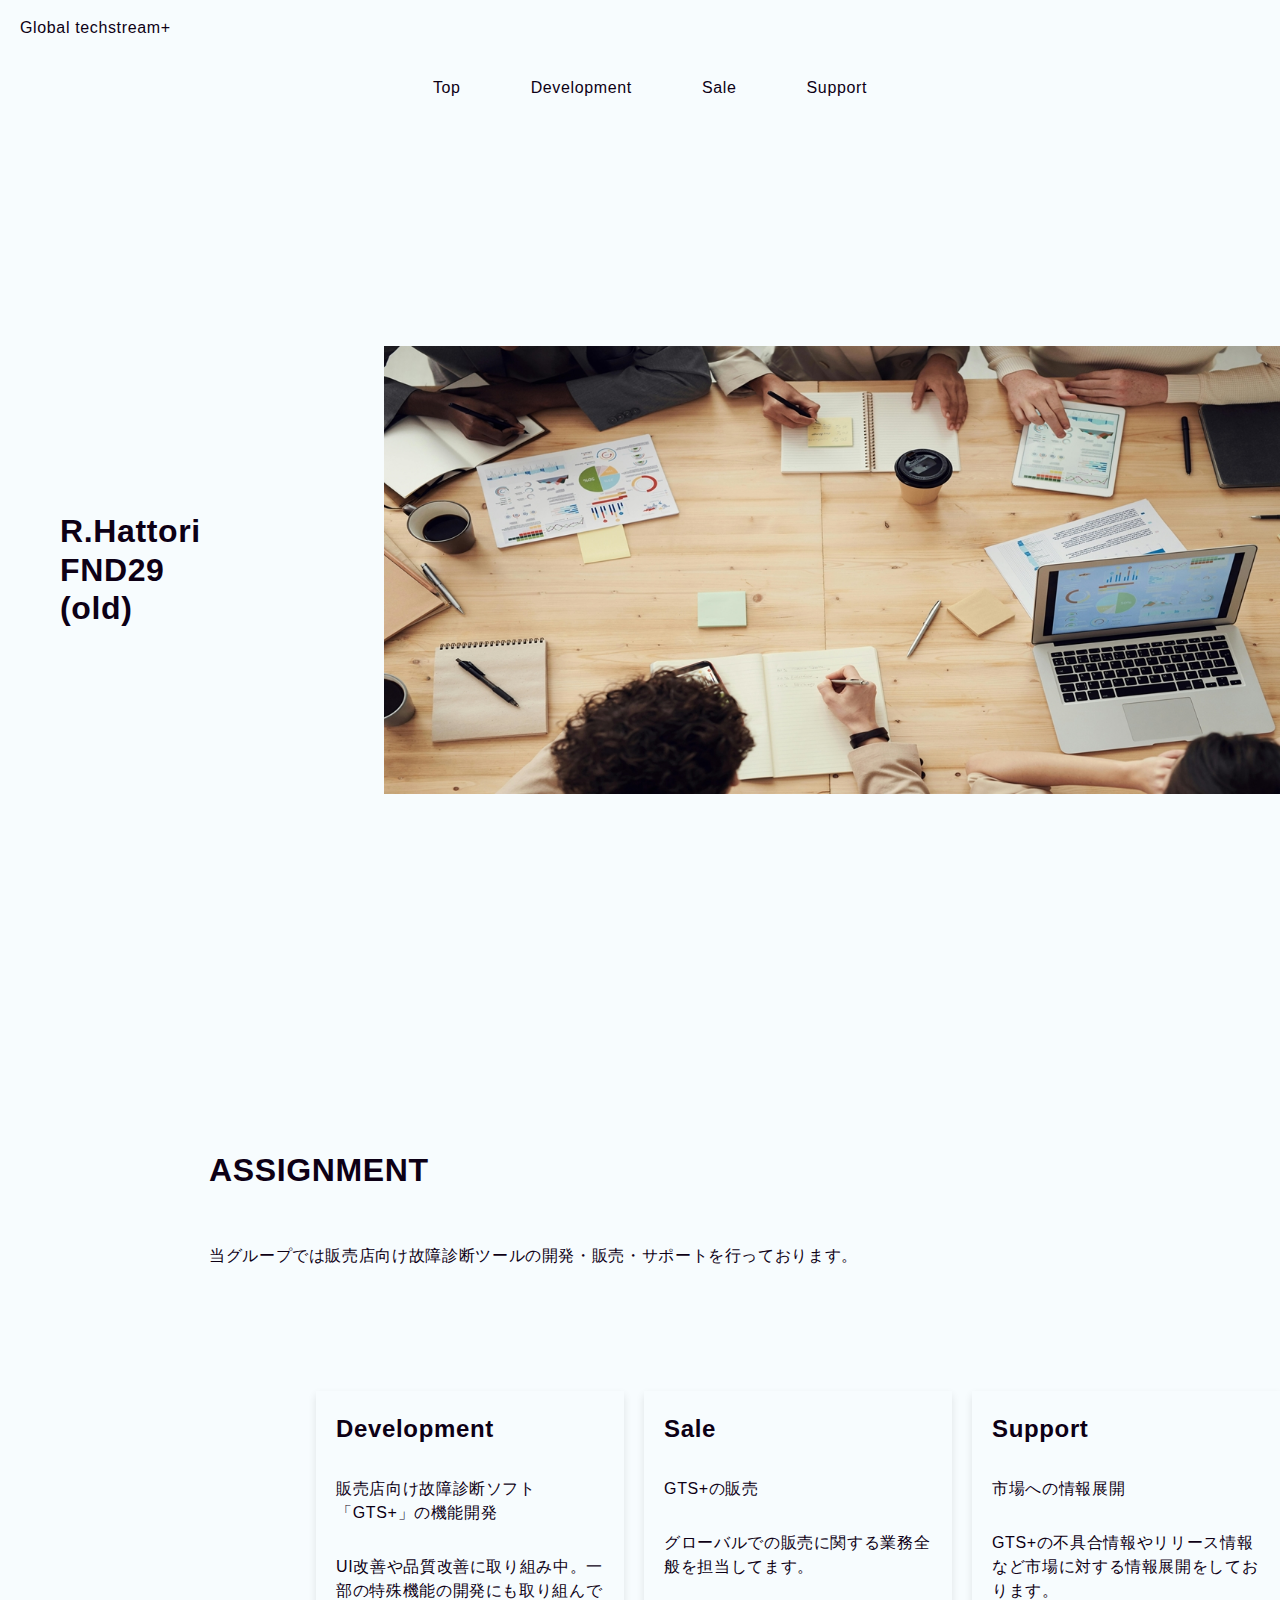
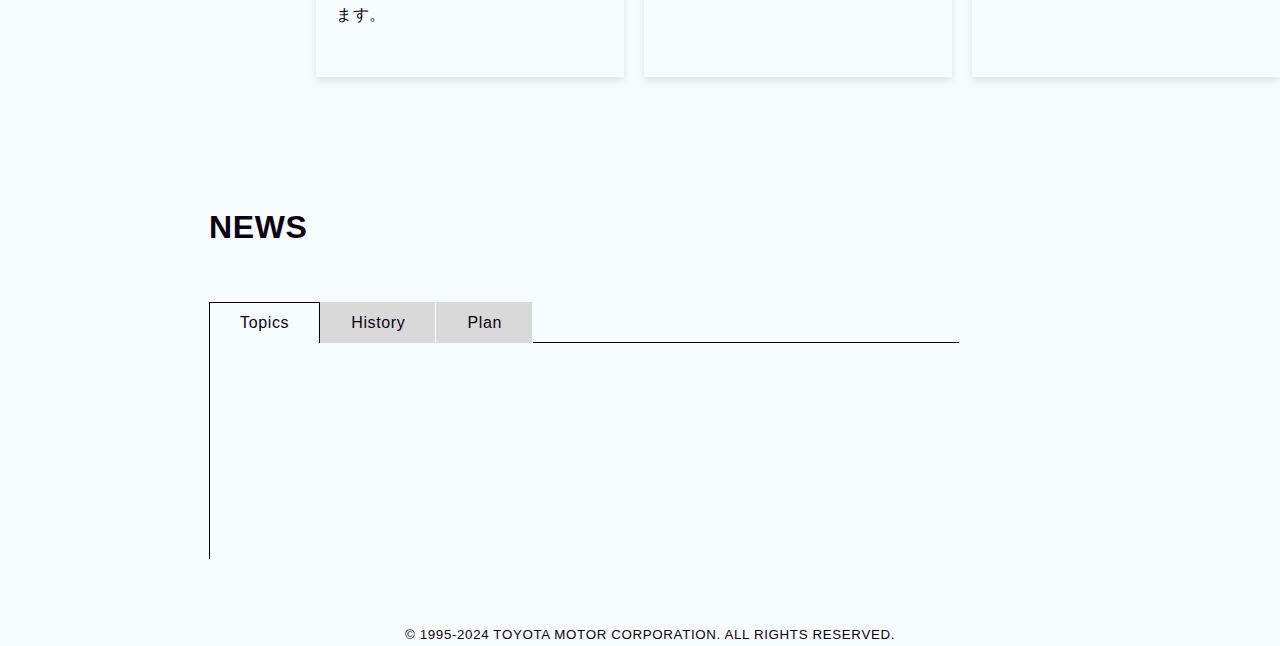
==== old_Page.html @ 74733cd7 "Add files via upload" ====
<!DOCTYPE html>
<html lang="ja">
<head>
    <meta charset="UTF-8">
    <meta name="description"  content="GIG基礎コース(FND29)のプレゼン資料です">
    <meta name="viewport" content="width=device-width, initial-scale=1.0">
    <title>DIG-自業務紹介</title>

    <link rel="stylesheet" href="css/style.css">
    <link rel="stylesheet" href="css/parts.css">
</head>
<body>
    <header class="header">
        <div class="headerLogo">
             <p>Global techstream+</p>
        </div>
        <nav class="headerNav">
            <ul class="headerNavMenu">
                <li class="headerNavMenuItem"><a href="#">Top</a>
                    <ul>
                        <li><a href="index.html">New</a></li>
                        <li><a href="old_Page.html">old Site</a></li>
                    </ul>
                </li>
                <li class="headerNavMenuItem"><a href="">Development</a>
                    <ul>
                        <li><a href="#">SP Func.</a></li>
                        <li><a href="#">UI/UX</a></li>
                        <li><a href="#">Quality Imp.</a></li>
                        <li><a href="#">Bud. Mgmt.</a></li>
                    </ul>
                </li>
                <li class="headerNavMenuItem"><a href="">Sale</a>
                    <ul>
                        <li><a href="#">Contract</a></li>
                        <li><a href="#">Sales Perf.</a></li>
                        <li><a href="#">SP Sales</a></li>
                        <li><a href="#">Legal CPL</a></li>
                    </ul>
                </li>
                <li class="headerNavMenuItem"><a href="">Support</a>
                    <ul>
                        <li><a href="#">Bug Report</a></li>
                        <li><a href="#">UG Info.</a></li>
                    </ul>
                </li>
            </ul>
        </nav>
    </header>
    <main class="main">
        <section class="mainHero">
            <div class="container">
                <div class="mainHeroHignlight">
                    <h1><strong>R.Hattori</strong><br>FND29<br>(old)</h1>
                </div>
                <figure class="mainHeroImg">
                    <img src="img/001.jpg" alt="hero" class="img-right">
                </figure>
            </div>
        </section>
        <section class="mainCard">
            <div class="mainCardSubject">
                <h2>Assignment</h2>
                <p class="mainCardSubjectExplain">
                    <span>当グループでは販売店向け故障診断ツールの開発・販売・サポートを行っております。</span>
                </p>
            </div>
            
            <div class="mainCardArticle">
                <section class="mainCardSection">
                    <div>
                        <header>
                            <h3>Development</h3>
                            <p>販売店向け故障診断ソフト「GTS+」の機能開発</p>
                        </header>
                        <p>UI改善や品質改善に取り組み中。一部の特殊機能の開発にも取り組んでます。</p>
                    </div>
                </section>
                <section class="mainCardSection">
                    <div>
                        <header>
                            <h3>Sale</h3>
                            <p>GTS+の販売</p>
                        </header>
                        <p>グローバルでの販売に関する業務全般を担当してます。</p>
                    </div>
                </section>
                <section class="mainCardSection">
                    <div>
                        <header>
                            <h3>Support</h3>
                            <p>市場への情報展開</p>
                        </header>
                        <p>GTS+の不具合情報やリリース情報など市場に対する情報展開をしております。</p>
                    </div>
                </section>
            </div>
        </section>
        <section class="mainTopic">
            <h2>News</h2>
            <div class="tabArea">
                <div>
                    <ul class="tab">
                        <li class="active"><a href="#topics">Topics</a></li>
                        <li><a href="#history">History</a></li>
                        <li><a href="#plan">Plan</a></li>
                    </ul>
                    <div class="tabChoiceArea">
                        <div id="topics" class="area isActive">
                            <ul>
                            <li><a href="#"><time datetime="2024-08-08">2024.08.08</time>カクテルシェイカーでアイスコーヒーができることに気付く</a></li>
                            <li><a href="#"><time datetime="2024-08-01">2024.08.01</time>アイスコーヒーメーカーで冷茶が入れられることに気付く</a></li>
                            </ul>
                        </div>
                        <div id="history" class="area">
                            <ul>
                            <li><a href="#"><time datetime="2024-09-03">2024.09.03</time>プレゼン発表 & DIG基礎コース修了</a></li>
                            <li><a href="#"><time datetime="2024-08-23">2024.08.23</time>プレゼンを作り始める</a></li>
                            <li><a href="#"><time datetime="2024-07-31">2024.07.31</time>DIG基礎コース受講開始</a></li>
                            </ul>
                        </div>
                        <div id="plan" class="area">
                            <ul>
                            <li><a href="#"><time datetime="2024-10-02">2024.10.02</time>FAQページ検討開始</a></li>
                            <li><a href="#"><time datetime="2024-10-01">2024.10.01</time>新 社内向けWEBページ公開</a></li>
                            <li><a href="#"><time datetime="2024-09-09">2024.09.09</time>社内向けWEBページ改修検討開始</a></li>
                            </ul>
                        </div> 
                    </div> 
                </div>
            </div>
        </section>
    </main>
    <footer class="footer">
        <small>&copy; 1995-2024 TOYOTA MOTOR CORPORATION. ALL RIGHTS RESERVED.</small>
    </footer>
</body>

</html>
---- css/style.css ----
body{
	-webkit-font-smoothing: antialiased;
	-webkit-text-size-adjust: 100%; 
    background: #f7fcfe;
	color: #0d0015;
    font-family: "SF Pro", -apple-system, BlinkMacSystemFont, "Hiragino Kaku Gothic ProN", "Meiryo", sans-serif;
	font-size:1rem;
	line-height:1.85;
    letter-spacing: .04em;
    line-height: 1.5;
    margin: 0;
    overflow-wrap: break-word;
    padding-left: 20px;
}

*{box-sizing: border-box;}

ul{
	margin:0;
	padding: 0;
	list-style: none;
}

a{
	color: #0d0015;
	text-decoration: none;
    outline: none;
}

.mainHeroImg{
    width: 100%;
    margin: 0;
}

.img-right{
    margin-left: auto;
    width: 70vw;
    display:block;
}

.container {
    position: relative;
    height: 100vh;
    display: flex;
    align-items: center;
    overflow-x: hidden;
    justify-content: flex-end;
    padding-left: 20px;
}

h2{
    font-size: 2rem;
    margin: 0 0 50px 0;
    text-transform: uppercase;
}

h1 {
    font-size: 2rem;
    margin: 0;
    line-height: 1.2;
}

/* heroArea */

.mainHero{
    position: relative;
    height: 100vh;
    align-items: center;
    padding-left: 20px;
    margin-left: 0;
}

.main-hero-highlight {
    position: absolute;
    top: 50%;
    left: 0%;
    padding-left: 20px;
    transform: translate(-50%, -50%);
    text-align: left;
    z-index: 10;
    padding-right: 20px; 
}

/* cardArea */

.mainCard{
    padding: 10% 0 10% 15%;
}


.mainCard .mainCardSection {
    flex: 1;
    min-width: 30%;
    box-shadow: 0 4px 8px rgba(0, 0, 0, 0.1);
    padding: 20px;
}



.mainCard .mainCardArticle{
    display: flex;
    justify-content: space-between;
    flex-wrap: wrap;
    padding:10% 0 0 10%;
    position: relative;
    gap: 20px;
}

.mainCard .mainCardArticle::after{
    opacity: 0;
}

.mainCard .mainCardArticle section{
    width:30%;
}

.mainCard .mainCardArticle section h3{
    font-size:1.5rem;
    margin: 0 0 30px 0;
}

.mainCard .mainCardArticle section p{
    margin: 0 0 30px 0;
}

/* NewsArea */

.mainTopic{
    padding: 0 0 5% 15%;
}

.mainTopic .area li{
    padding: 20px 0;
}

.mainTopic .area time{
    display: block;
    color: #0d0015;
}

.mainTopic .tab{
    position: relative;
    top:1px;
}

.mainTopic .tabChoiceArea{
    border-top:1px solid #0d0015;
    border-left:1px solid #0d0015;
}

/* footer */

footer{
    text-align: center;
}
---- css/parts.css ----
nav ul{
	list-style: none;
	display: flex;
	justify-content: center;
}
nav ul ul{
	display: block;
}

nav ul li{
	position: relative;
}

nav ul li a{
	display: block;
	text-decoration: none;
	color: #0d0015;
	padding:20px 35px;
	transition:all .3s;
}

nav ul li li a{
	padding:10px 35px;
}

nav ul li a:hover{
	color:#0d0015;	
}

nav li.headerNavMenuItem ul{
	position: absolute;
	left:0;
	top:62px;
	z-index: 4;
	background:rgba(100, 145, 200, 0.1);
	width:180px;
	visibility: hidden;
	opacity: 0;
	transition: all .3s;
}

nav li.headerNavMenuItem:hover > ul,
nav li.headerNavMenuItem ul li:hover > ul,
nav li.headerNavMenuItem:active > ul,
nav li.headerNavMenuItem ul li:active > ul{
  visibility: visible;
  opacity: 1;
}

nav li.headerNavMenuItem ul li a{
	color: #0d0015;
	border-bottom:solid 1px #f7fcfe;
}

nav li.headerNavMenuItem ul li:last-child a{
	border-bottom:none;
}

nav li.headerNavMenuItem ul li a:hover,
nav li.headerNavMenuItem ul li a:active{
	background:rgba(100, 145, 200, 0.1);
}


.tabArea{
    width: 70%;
}

.tab{
	display: flex;
	flex-wrap: wrap;
}

.tab li{
    text-align: center;
    white-space: nowrap;
}

.tab li a{
	display: block;
    border-top:transparent 1px solid;
    border-right:#f7fcfe 1px solid;
    border-left:transparent 1px solid;
	padding:8px 30px;
    background:#d9d9d9;
}


.tab li.active a{
    background: #f7fcfe;
    border-top:#0d0015 1px solid;
	border-color:#0d0015;
}

.area {
	display: none;
	opacity: 0;
    padding: 20px 40px;
}

.area.isActive {
    display: block;
    animation-name: displayAnime;
    animation-duration: 2s;
    animation-fill-mode: forwards;
}

@keyframes displayAnime{
	from {
		opacity: 0;
	}
	to {
		opacity: 1;
	}
}
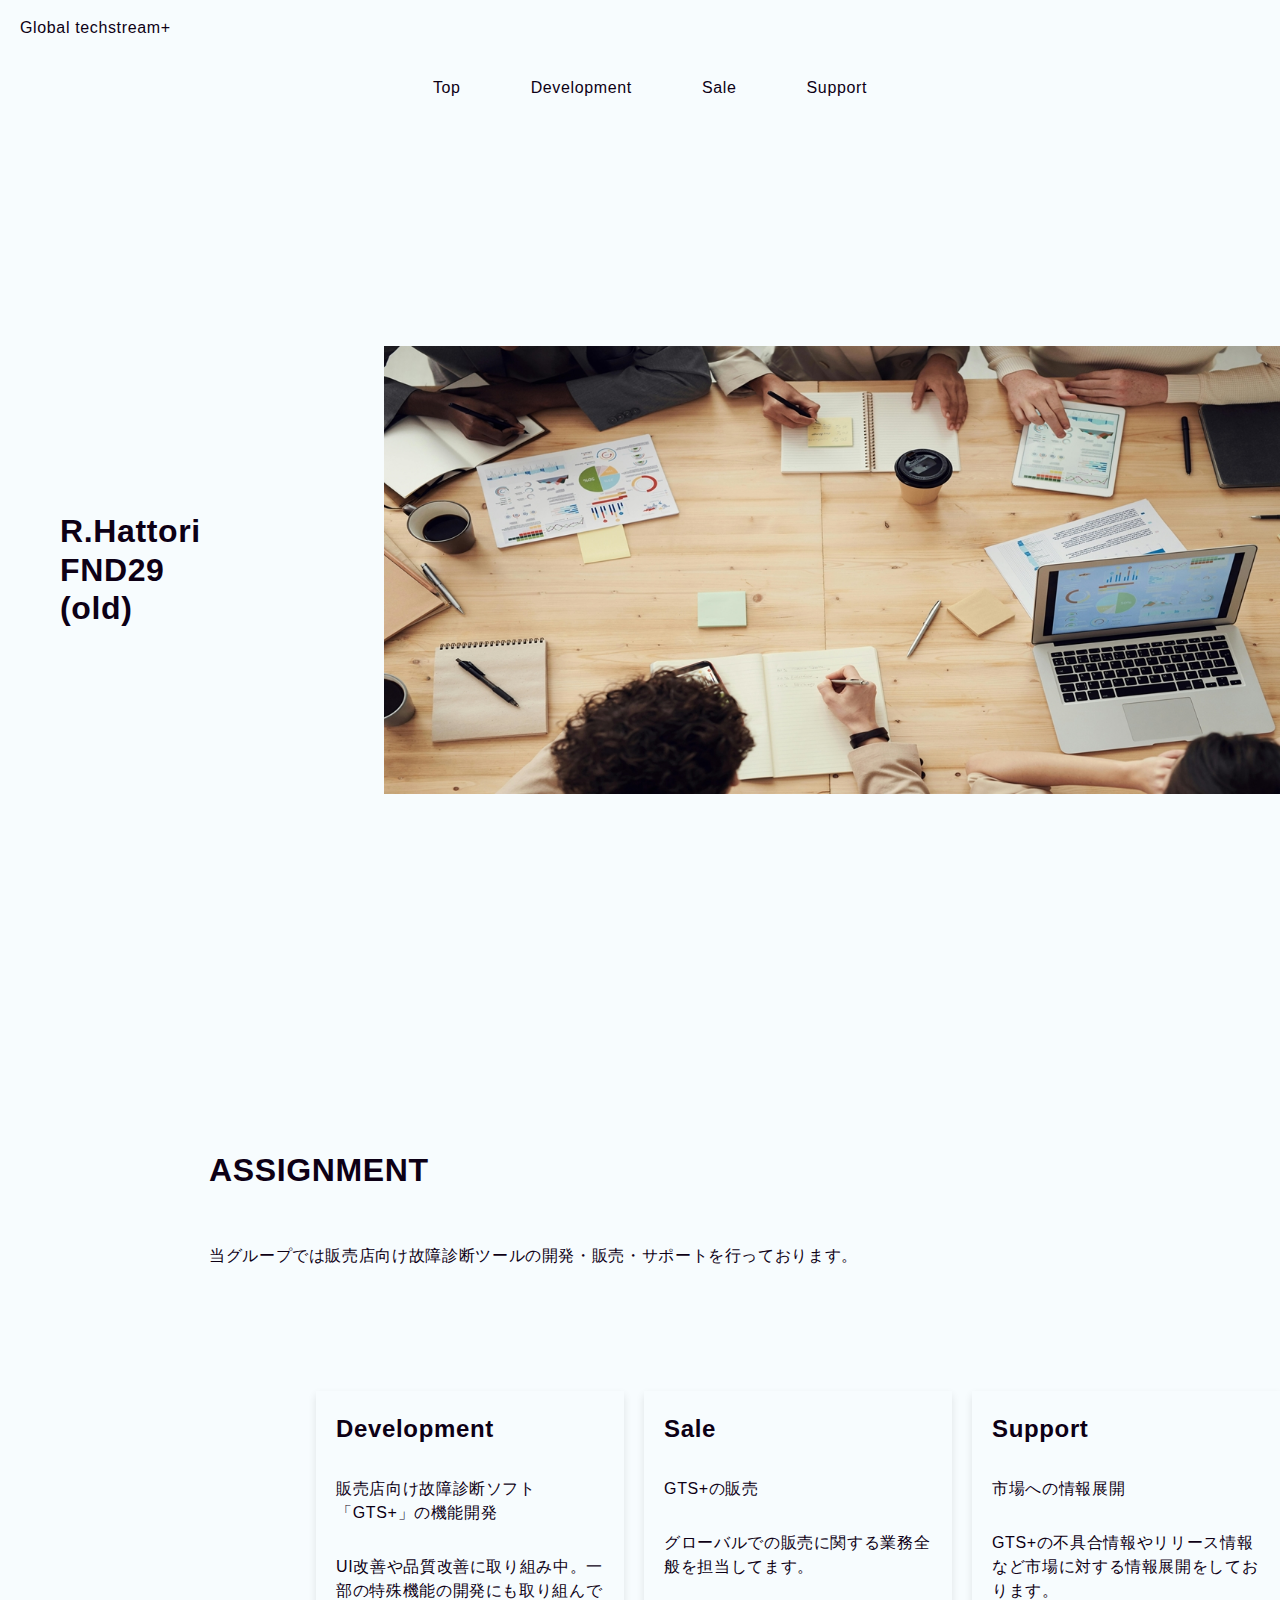
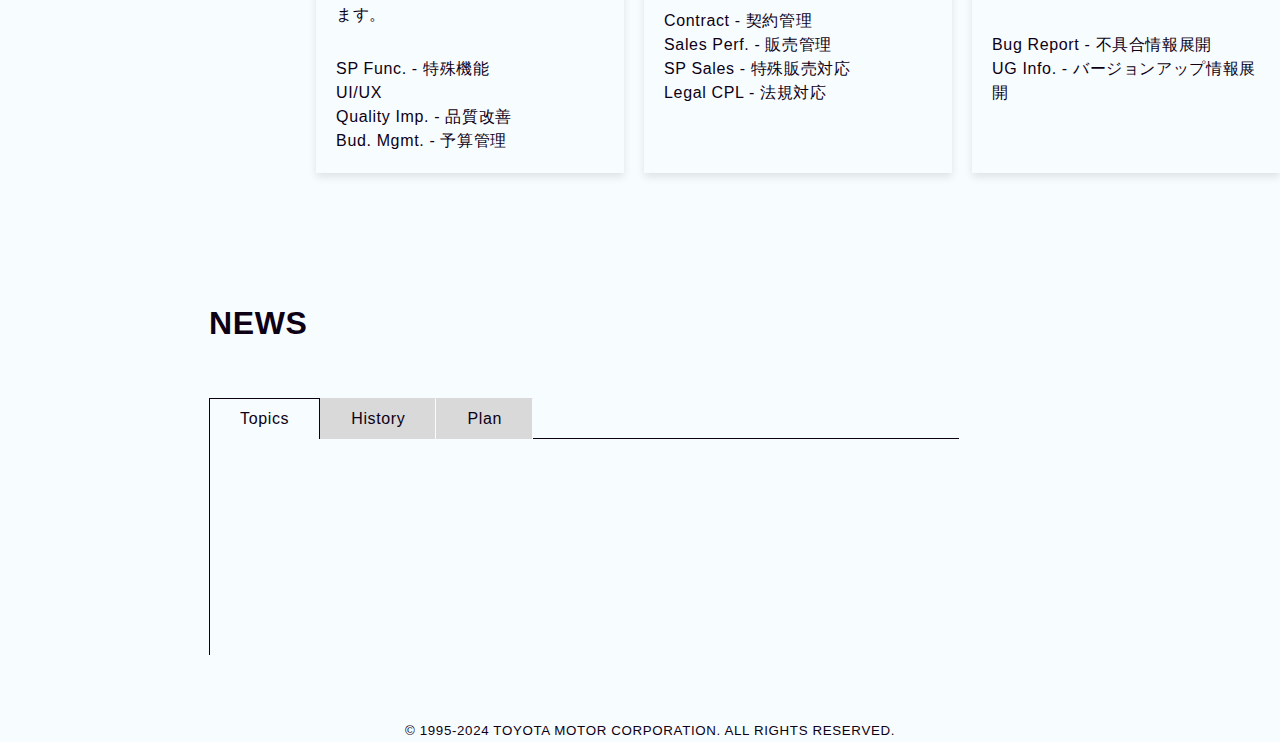
==== commit 25bdb097: "Update old_Page.html" ====
--- a/old_Page.html
+++ b/old_Page.html
@@ -74,6 +74,12 @@
                             <p>販売店向け故障診断ソフト「GTS+」の機能開発</p>
                         </header>
                         <p>UI改善や品質改善に取り組み中。一部の特殊機能の開発にも取り組んでます。</p>
+                        <ul>
+                            <li>SP Func. - 特殊機能</li>
+                            <li>UI/UX</li>
+                            <li>Quality Imp. - 品質改善</li>
+                            <li>Bud. Mgmt. - 予算管理</li>
+                        </ul>
                     </div>
                 </section>
                 <section class="mainCardSection">
@@ -83,6 +89,12 @@
                             <p>GTS+の販売</p>
                         </header>
                         <p>グローバルでの販売に関する業務全般を担当してます。</p>
+                        <ul>
+                            <li>Contract - 契約管理</li>
+                            <li>Sales Perf. - 販売管理</li>
+                            <li>SP Sales - 特殊販売対応</li>
+                            <li>Legal CPL - 法規対応</li>
+                        </ul>
                     </div>
                 </section>
                 <section class="mainCardSection">
@@ -92,6 +104,10 @@
                             <p>市場への情報展開</p>
                         </header>
                         <p>GTS+の不具合情報やリリース情報など市場に対する情報展開をしております。</p>
+                        <ul>
+                            <li><a href="#">Bug Report - 不具合情報展開</a></li>
+                            <li><a href="#">UG Info. - バージョンアップ情報展開</a></li>
+                        </ul>
                     </div>
                 </section>
             </div>
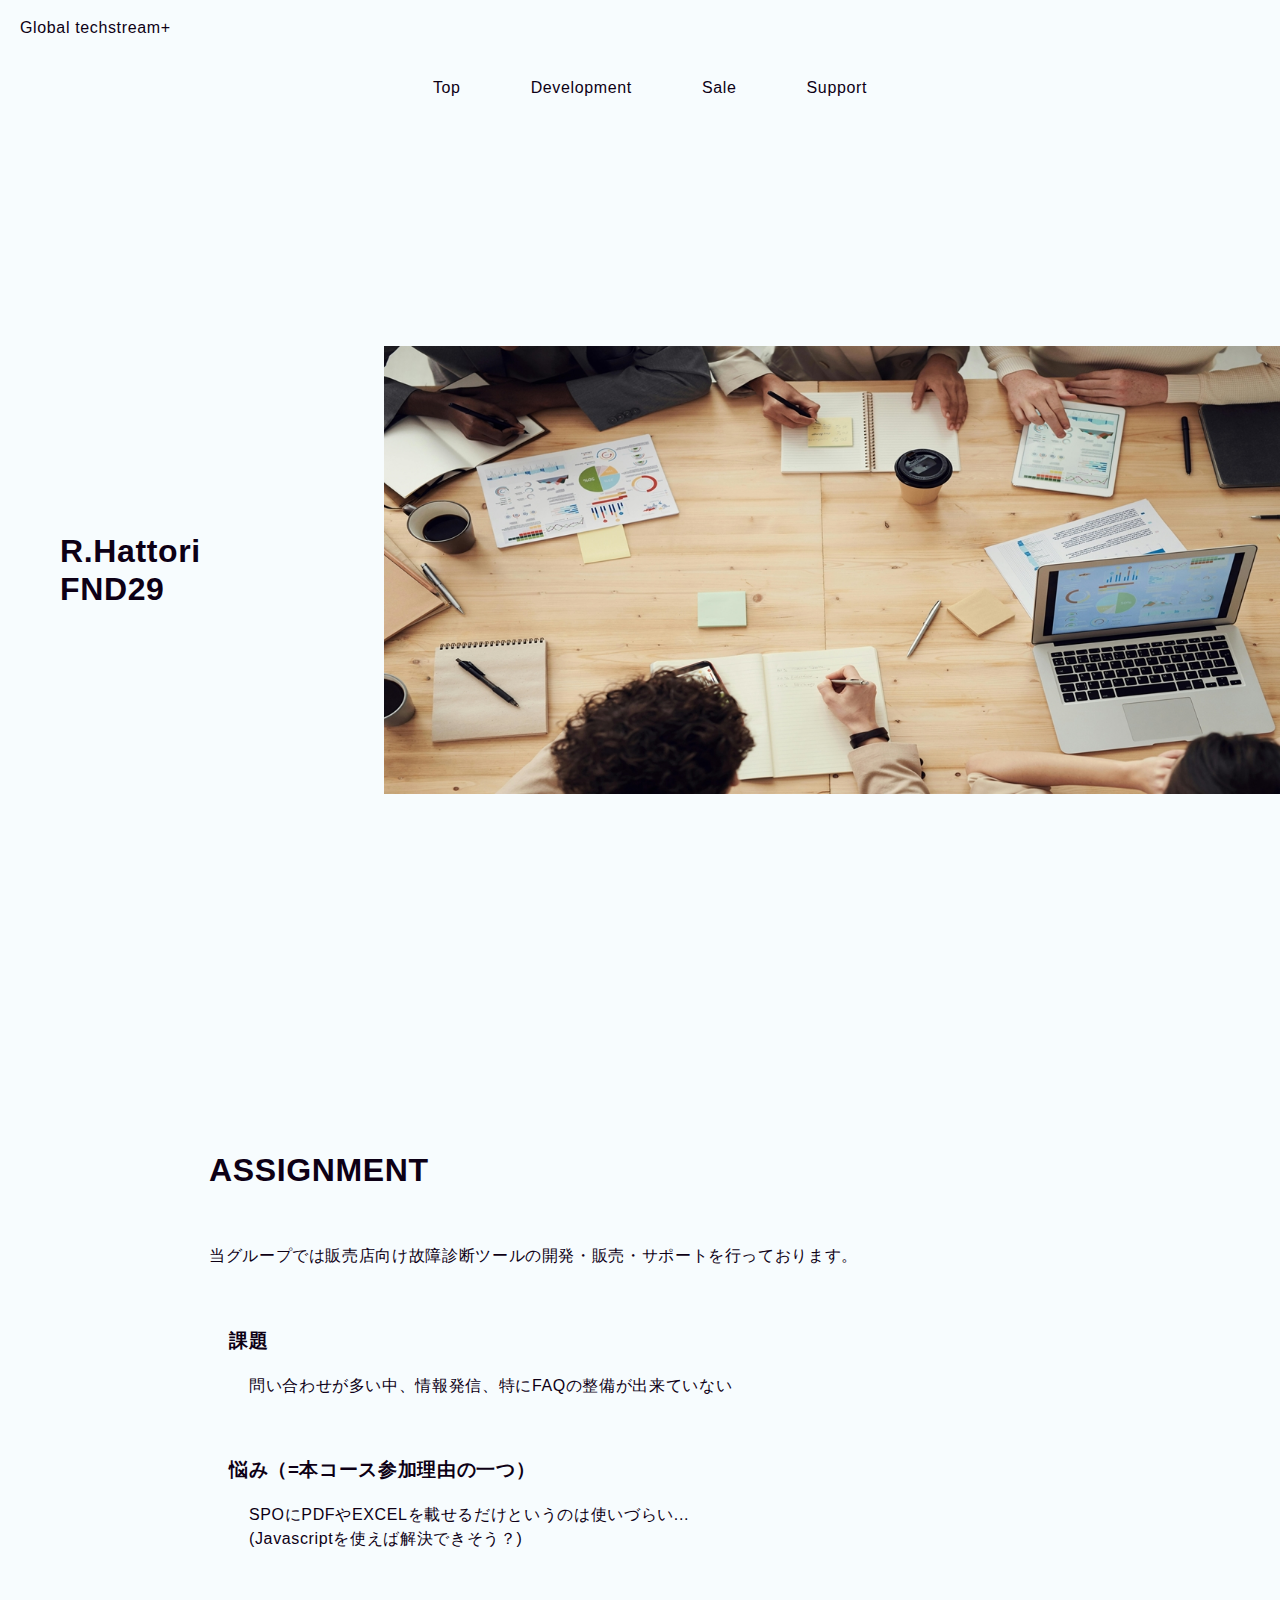
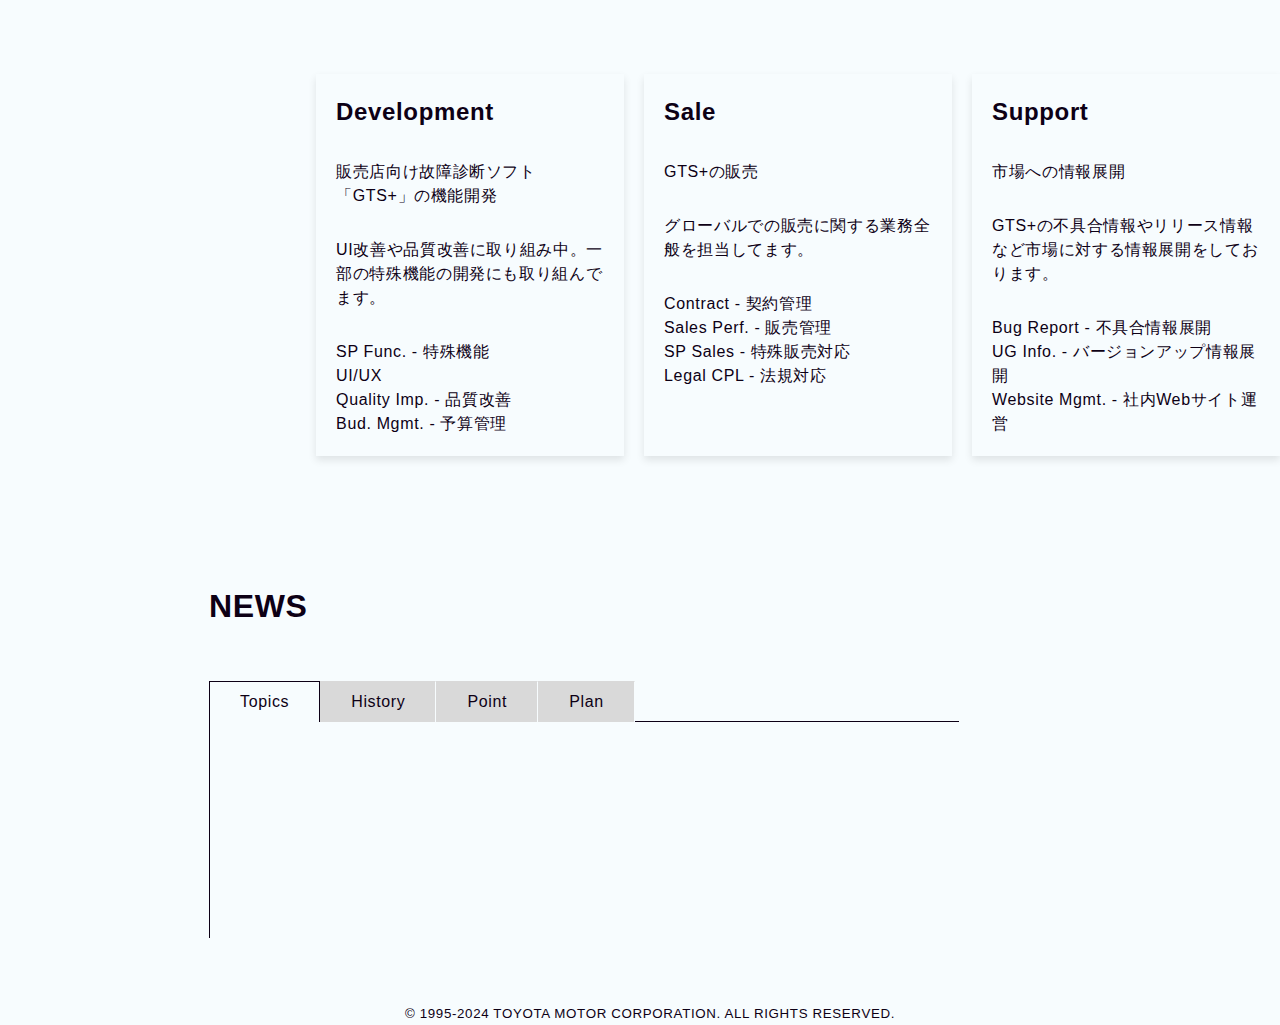
==== commit 4e60ced0: "Update old_Page.html" ====
--- a/old_Page.html
+++ b/old_Page.html
@@ -42,6 +42,7 @@
                     <ul>
                         <li><a href="#">Bug Report</a></li>
                         <li><a href="#">UG Info.</a></li>
+                        <li><a href="#">Website Mgmt.</a></li>
                     </ul>
                 </li>
             </ul>
@@ -51,7 +52,7 @@
         <section class="mainHero">
             <div class="container">
                 <div class="mainHeroHignlight">
-                    <h1><strong>R.Hattori</strong><br>FND29<br>(old)</h1>
+                    <h1><strong>R.Hattori</strong><br>FND29</h1>
                 </div>
                 <figure class="mainHeroImg">
                     <img src="img/001.jpg" alt="hero" class="img-right">
@@ -62,8 +63,12 @@
             <div class="mainCardSubject">
                 <h2>Assignment</h2>
                 <p class="mainCardSubjectExplain">
-                    <span>当グループでは販売店向け故障診断ツールの開発・販売・サポートを行っております。</span>
+                    当グループでは販売店向け故障診断ツールの開発・販売・サポートを行っております。
                 </p>
+                <h3>課題</h3>
+                <p>問い合わせが多い中、情報発信、特にFAQの整備が出来ていない</p>
+                <h3>悩み（=本コース参加理由の一つ）</h3>
+                <p>SPOにPDFやEXCELを載せるだけというのは使いづらい...<br>(Javascriptを使えば解決できそう？)</p>
             </div>
             
             <div class="mainCardArticle">
@@ -105,8 +110,9 @@
                         </header>
                         <p>GTS+の不具合情報やリリース情報など市場に対する情報展開をしております。</p>
                         <ul>
-                            <li><a href="#">Bug Report - 不具合情報展開</a></li>
-                            <li><a href="#">UG Info. - バージョンアップ情報展開</a></li>
+                            <li>Bug Report - 不具合情報展開</a></li>
+                            <li>UG Info. - バージョンアップ情報展開</a></li>
+                            <li>Website Mgmt. - 社内Webサイト運営</li>
                         </ul>
                     </div>
                 </section>
@@ -119,6 +125,7 @@
                     <ul class="tab">
                         <li class="active"><a href="#topics">Topics</a></li>
                         <li><a href="#history">History</a></li>
+                        <li><a href="#point">Point</a></li>
                         <li><a href="#plan">Plan</a></li>
                     </ul>
                     <div class="tabChoiceArea">
@@ -135,6 +142,14 @@
                             <li><a href="#"><time datetime="2024-07-31">2024.07.31</time>DIG基礎コース受講開始</a></li>
                             </ul>
                         </div>
+                        <div id="point" class="area">
+                            <ul>
+                            <li><a href="#">■目標<br>社内Webサイトの改善</a></li>
+                            <li><a href="#">■苦労した点<br>何が起こっているのかイメージしにくい</a></li>
+                            <li><a href="#">■成長した点<br>世の中のコードを少し理解できるようになった</a></li>
+                            <li><a href="#">■所感<br>実現したい機能が出来ると快感！</a></li>
+                            </ul>
+                        </div> 
                         <div id="plan" class="area">
                             <ul>
                             <li><a href="#"><time datetime="2024-10-02">2024.10.02</time>FAQページ検討開始</a></li>
@@ -150,6 +165,7 @@
     <footer class="footer">
         <small>&copy; 1995-2024 TOYOTA MOTOR CORPORATION. ALL RIGHTS RESERVED.</small>
     </footer>
+<!--     <script src="js/script.js"></script> -->
 </body>
 
 </html>
--- a/css/style.css
+++ b/css/style.css
@@ -95,7 +95,17 @@
     padding: 20px;
 }
 
+.mainCard .mainCardSubject .mainCardSubjectExplain{
+    padding-left: 0px;
+}
 
+.mainCard .mainCardSubject h3{
+    padding: 40px 0 0 20px ;
+}
+
+.mainCard .mainCardSubject p{
+    padding-left: 40px;
+}
 
 .mainCard .mainCardArticle{
     display: flex;
@@ -104,10 +114,6 @@
     padding:10% 0 0 10%;
     position: relative;
     gap: 20px;
-}
-
-.mainCard .mainCardArticle::after{
-    opacity: 0;
 }
 
 .mainCard .mainCardArticle section{
@@ -152,4 +158,4 @@
 
 footer{
     text-align: center;
-}+}
